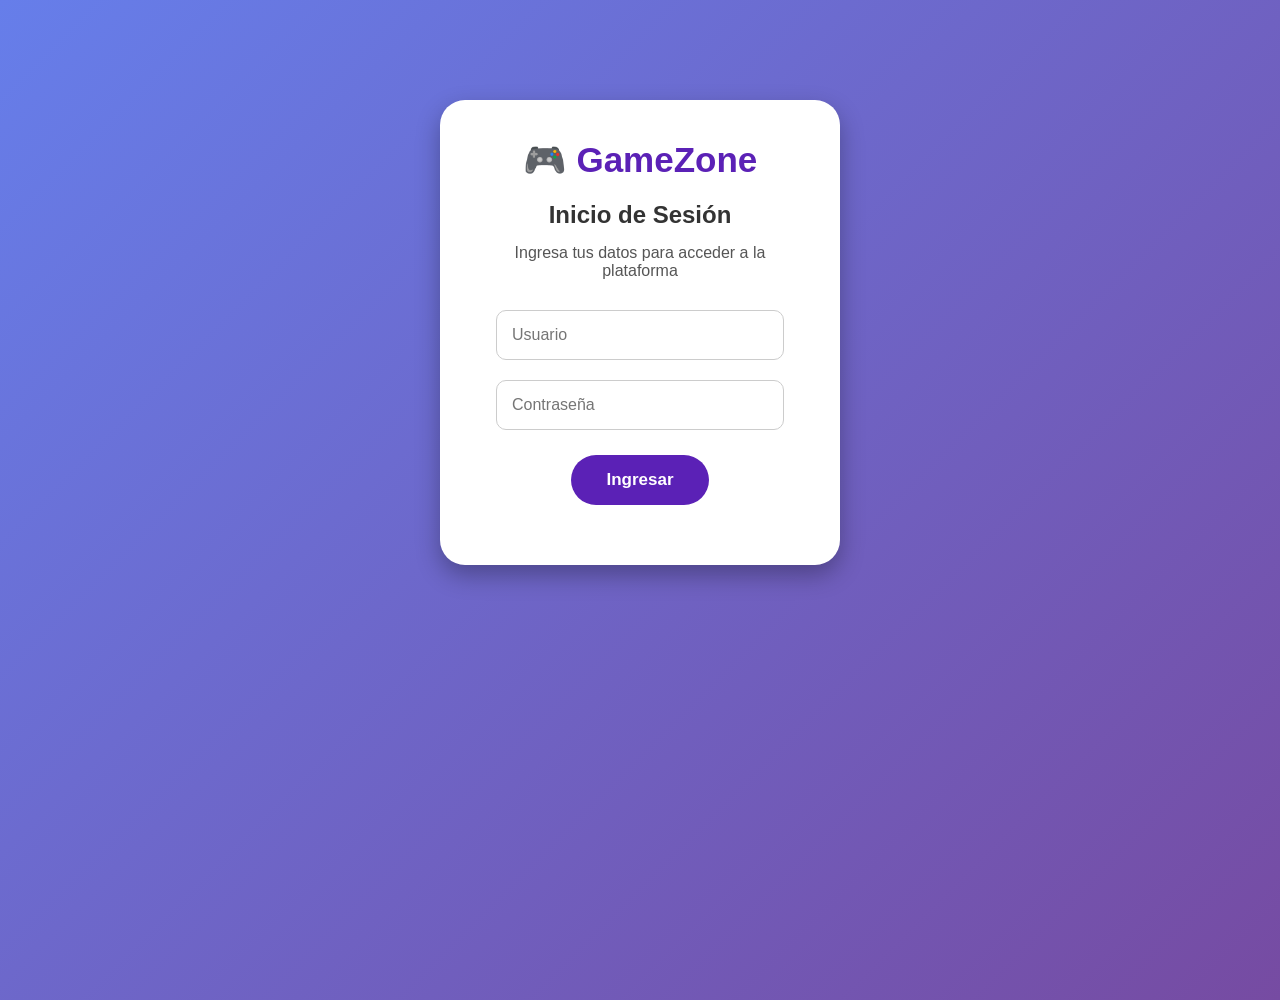
==== index.html @ 146c24ee "Add files via upload" ====
<!DOCTYPE html>
<html lang="es">

<head>

<meta charset="UTF-8">
<meta name="viewport" content="width=device-width, initial-scale=1.0">

<title>GameZone  - Inicio</title>

<link rel="stylesheet" href="style.css">

</head>


<body>


<div class="login">


<h1>🎮 GameZone </h1>


<h2>Inicio de Sesión</h2>


<p>
Ingresa tus datos para acceder a la plataforma
</p>



<input 
type="text" 
id="usuario"
placeholder="Usuario">



<input 
type="password" 
id="password"
placeholder="Contraseña">



<button onclick="iniciarSesion()">

Ingresar

</button>



<p id="error"></p>



</div>



<script src="script.js"></script>


</body>

</html>
---- style.css ----
*{

margin:0;
padding:0;
box-sizing:border-box;
font-family:Arial, sans-serif;

}



body{

background:linear-gradient(135deg,#667eea,#764ba2);

min-height:100vh;

}





/* LOGIN */


.login{

background:white;

width:400px;

max-width:90%;

padding:40px;

border-radius:25px;

text-align:center;

margin:100px auto;

box-shadow:0 10px 25px rgba(0,0,0,.3);

}



.login h1{

color:#5b21b6;

font-size:35px;

margin-bottom:20px;

}



.login h2{

margin-bottom:15px;

color:#333;

}



.login p{

color:#555;

margin-bottom:20px;

}




.login input{

width:90%;

padding:15px;

margin:10px;

border-radius:10px;

border:1px solid #ccc;

font-size:16px;

}




button{

padding:15px 35px;

border:none;

border-radius:30px;

background:#5b21b6;

color:white;

font-size:17px;

font-weight:bold;

cursor:pointer;

margin-top:15px;

}



button:hover{

background:#7c3aed;

transform:scale(1.05);

}




#error{

color:red;

font-weight:bold;

margin-top:15px;

}






/* MENU GENERAL */


header{

padding:25px 60px;

}



nav{

display:flex;

justify-content:space-between;

align-items:center;

}



nav h2{

color:white;

font-size:28px;

}



nav ul{

display:flex;

gap:30px;

list-style:none;

}



nav ul li a{

color:white;

text-decoration:none;

font-weight:bold;

}



nav ul li a:hover{

color:#ffd700;

}





/* DASHBOARD */


.dashboard{

padding:40px;

text-align:center;

}



.dashboard h1{

color:white;

font-size:45px;

}



.dashboard p{

color:white;

font-size:20px;

}




.juegos{

display:grid;

grid-template-columns:repeat(3,1fr);

gap:30px;

margin-top:40px;

}



.juego{

background:white;

color:#333;

padding:30px;

border-radius:25px;

box-shadow:0 10px 20px rgba(0,0,0,.2);

}



.juego h2{

font-size:60px;

}



.juego h3{

color:#5b21b6;

margin:15px;

font-size:25px;

}





/* PAGINAS DE JUEGOS */


.juego-pagina{

background:white;

color:#333;

width:700px;

max-width:90%;

margin:40px auto;

padding:40px;

border-radius:25px;

text-align:center;

box-shadow:0 10px 25px rgba(0,0,0,.3);

}



.juego-pagina h1{

color:#5b21b6;

margin-bottom:20px;

}





/* TRES EN RAYA */


#tablero-raya{

display:grid;

grid-template-columns:repeat(3,120px);

gap:10px;

justify-content:center;

margin:30px;

}



.casilla{

height:120px;

width:120px;

background:white;

border:4px solid #5b21b6;

font-size:70px;

color:#5b21b6;

display:flex;

justify-content:center;

align-items:center;

cursor:pointer;

border-radius:15px;

}




/* MEMORIA */


#memoria{

display:grid;

grid-template-columns:repeat(4,90px);

gap:15px;

justify-content:center;

margin:30px;

}



.memoria-carta{

height:90px;

width:90px;

background:#5b21b6;

color:white;

font-size:40px;

display:flex;

justify-content:center;

align-items:center;

border-radius:15px;

cursor:pointer;

}





footer{

background:#111;

color:white;

text-align:center;

padding:20px;

margin-top:40px;

}




@media(max-width:900px){


.juegos{

grid-template-columns:1fr;

}



nav{

flex-direction:column;

gap:20px;

}


}
/* CARTAS DE MEMORIA */

#memoria{

display:grid;

grid-template-columns:repeat(4,90px);

gap:15px;

justify-content:center;

margin:30px;

}



.memoria-carta{

width:90px;

height:90px;

background:#5b21b6;

color:white;

font-size:35px;

display:flex;

align-items:center;

justify-content:center;

border-radius:15px;

cursor:pointer;

}



.memoria-carta:hover{

transform:scale(1.05);

}
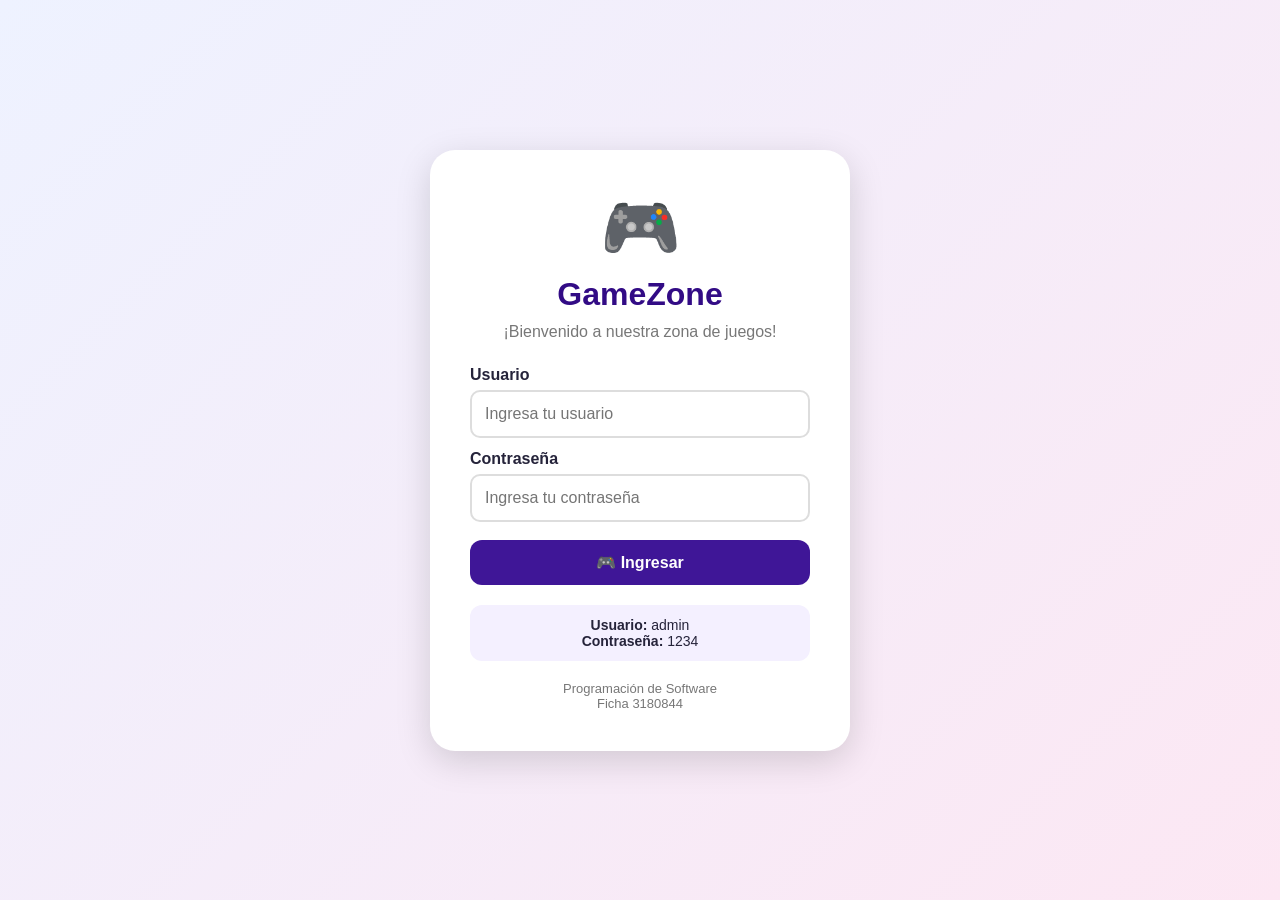
==== commit fbc1bde8: "Add files via upload" ====
--- a/index.html
+++ b/index.html
@@ -1,69 +1,99 @@
 <!DOCTYPE html>
 <html lang="es">
-
 <head>
-
-<meta charset="UTF-8">
-<meta name="viewport" content="width=device-width, initial-scale=1.0">
-
-<title>GameZone  - Inicio</title>
-
-<link rel="stylesheet" href="style.css">
-
+    <meta charset="UTF-8">
+    <meta name="viewport" content="width=device-width, initial-scale=1.0">
+    <title>GameZone - Login</title>
+    <link rel="stylesheet" href="style.css">
 </head>
 
+<body class="login-body">
 
-<body>
+    <div class="login-container">
 
+        <div class="login-icon">🎮</div>
 
-<div class="login">
+        <h1>GameZone</h1>
 
+        <p class="login-subtitle">
+            ¡Bienvenido a nuestra zona de juegos!
+        </p>
 
-<h1>🎮 GameZone </h1>
+        <form id="loginForm">
 
+            <label for="usuario">Usuario</label>
 
-<h2>Inicio de Sesión</h2>
+            <input 
+                type="text" 
+                id="usuario" 
+                placeholder="Ingresa tu usuario"
+                required
+            >
 
+            <label for="password">Contraseña</label>
 
-<p>
-Ingresa tus datos para acceder a la plataforma
-</p>
+            <input 
+                type="password" 
+                id="password" 
+                placeholder="Ingresa tu contraseña"
+                required
+            >
 
+            <button type="submit" class="btn-principal">
+                🎮 Ingresar
+            </button>
 
+            <p id="mensajeError" class="error"></p>
 
-<input 
-type="text" 
-id="usuario"
-placeholder="Usuario">
+        </form>
 
+        <div class="datos-login">
+            <p><strong>Usuario:</strong> admin</p>
+            <p><strong>Contraseña:</strong> 1234</p>
+        </div>
 
+        <p class="sena-text">
+            Programación de Software<br>
+            Ficha 3180844
+        </p>
 
-<input 
-type="password" 
-id="password"
-placeholder="Contraseña">
+    </div>
 
+    <script>
+        document.getElementById("loginForm").addEventListener("submit", function(event) {
 
+            event.preventDefault();
 
-<button onclick="iniciarSesion()">
+            let usuario = document.getElementById("usuario").value.trim();
+            let password = document.getElementById("password").value;
+            let mensaje = document.getElementById("mensajeError");
 
-Ingresar
+            if (usuario === "admin" && password === "1234") {
 
-</button>
+                // Obtener el número actual de personas
+                let visitas = localStorage.getItem("visitas");
 
+                if (visitas === null) {
+                    visitas = 0;
+                }
 
+                // Aumentar una persona
+                visitas++;
 
-<p id="error"></p>
+                // Guardar el nuevo número
+                localStorage.setItem("visitas", visitas);
 
+                // Entrar al dashboard
+                window.location.href = "dashboard.html";
 
+            } else {
 
-</div>
+                mensaje.textContent = "❌ Usuario o contraseña incorrectos.";
 
+            }
 
-
-<script src="script.js"></script>
-
+        });
+    </script>
 
 </body>
-
 </html>
--- a/style.css
+++ b/style.css
@@ -1,524 +1,1478 @@
-*{
-
-margin:0;
-padding:0;
-box-sizing:border-box;
-font-family:Arial, sans-serif;
-
-}
-
-
-
-body{
-
-background:linear-gradient(135deg,#667eea,#764ba2);
-
-min-height:100vh;
-
-}
-
-
-
-
-
-/* LOGIN */
-
-
-.login{
-
-background:white;
-
-width:400px;
-
-max-width:90%;
-
-padding:40px;
-
-border-radius:25px;
-
-text-align:center;
-
-margin:100px auto;
-
-box-shadow:0 10px 25px rgba(0,0,0,.3);
-
-}
-
-
-
-.login h1{
-
-color:#5b21b6;
-
-font-size:35px;
-
-margin-bottom:20px;
-
-}
-
-
-
-.login h2{
-
-margin-bottom:15px;
-
-color:#333;
-
-}
-
-
-
-.login p{
-
-color:#555;
-
-margin-bottom:20px;
-
-}
-
-
-
-
-.login input{
-
-width:90%;
-
-padding:15px;
-
-margin:10px;
-
-border-radius:10px;
-
-border:1px solid #ccc;
-
-font-size:16px;
-
-}
-
-
-
-
-button{
-
-padding:15px 35px;
-
-border:none;
-
-border-radius:30px;
-
-background:#5b21b6;
-
-color:white;
-
-font-size:17px;
-
-font-weight:bold;
-
-cursor:pointer;
-
-margin-top:15px;
-
-}
-
-
-
-button:hover{
-
-background:#7c3aed;
-
-transform:scale(1.05);
-
-}
-
-
-
-
-#error{
-
-color:red;
-
-font-weight:bold;
-
-margin-top:15px;
-
-}
-
-
-
-
-
-
-/* MENU GENERAL */
-
-
-header{
-
-padding:25px 60px;
-
-}
-
-
-
-nav{
-
-display:flex;
-
-justify-content:space-between;
-
-align-items:center;
-
-}
-
-
-
-nav h2{
-
-color:white;
-
-font-size:28px;
-
-}
-
-
-
-nav ul{
-
-display:flex;
-
-gap:30px;
-
-list-style:none;
-
-}
-
-
-
-nav ul li a{
-
-color:white;
-
-text-decoration:none;
-
-font-weight:bold;
-
-}
-
-
-
-nav ul li a:hover{
-
-color:#ffd700;
-
-}
-
-
-
-
-
-/* DASHBOARD */
-
-
-.dashboard{
-
-padding:40px;
-
-text-align:center;
-
-}
-
-
-
-.dashboard h1{
-
-color:white;
-
-font-size:45px;
-
-}
-
-
-
-.dashboard p{
-
-color:white;
-
-font-size:20px;
-
-}
-
-
-
-
-.juegos{
-
-display:grid;
-
-grid-template-columns:repeat(3,1fr);
-
-gap:30px;
-
-margin-top:40px;
-
-}
-
-
-
-.juego{
-
-background:white;
-
-color:#333;
-
-padding:30px;
-
-border-radius:25px;
-
-box-shadow:0 10px 20px rgba(0,0,0,.2);
-
-}
-
-
-
-.juego h2{
-
-font-size:60px;
-
-}
-
-
-
-.juego h3{
-
-color:#5b21b6;
-
-margin:15px;
-
-font-size:25px;
-
-}
-
-
-
-
-
-/* PAGINAS DE JUEGOS */
-
-
-.juego-pagina{
-
-background:white;
-
-color:#333;
-
-width:700px;
-
-max-width:90%;
-
-margin:40px auto;
-
-padding:40px;
-
-border-radius:25px;
-
-text-align:center;
-
-box-shadow:0 10px 25px rgba(0,0,0,.3);
-
-}
-
-
-
-.juego-pagina h1{
-
-color:#5b21b6;
-
-margin-bottom:20px;
-
-}
-
-
-
-
-
-/* TRES EN RAYA */
-
-
-#tablero-raya{
-
-display:grid;
-
-grid-template-columns:repeat(3,120px);
-
-gap:10px;
-
-justify-content:center;
-
-margin:30px;
-
-}
-
-
-
-.casilla{
-
-height:120px;
-
-width:120px;
-
-background:white;
-
-border:4px solid #5b21b6;
-
-font-size:70px;
-
-color:#5b21b6;
-
-display:flex;
-
-justify-content:center;
-
-align-items:center;
-
-cursor:pointer;
-
-border-radius:15px;
-
-}
-
-
-
-
-/* MEMORIA */
-
-
-#memoria{
-
-display:grid;
-
-grid-template-columns:repeat(4,90px);
-
-gap:15px;
-
-justify-content:center;
-
-margin:30px;
-
-}
-
-
-
-.memoria-carta{
-
-height:90px;
-
-width:90px;
-
-background:#5b21b6;
-
-color:white;
-
-font-size:40px;
-
-display:flex;
-
-justify-content:center;
-
-align-items:center;
-
-border-radius:15px;
-
-cursor:pointer;
-
-}
-
-
-
-
-
-footer{
-
-background:#111;
-
-color:white;
-
-text-align:center;
-
-padding:20px;
-
-margin-top:40px;
-
-}
-
-
-
-
-@media(max-width:900px){
-
-
-.juegos{
-
-grid-template-columns:1fr;
-
-}
-
-
-
-nav{
-
-flex-direction:column;
-
-gap:20px;
-
-}
-
-
-}
-/* CARTAS DE MEMORIA */
-
-#memoria{
-
-display:grid;
-
-grid-template-columns:repeat(4,90px);
-
-gap:15px;
-
-justify-content:center;
-
-margin:30px;
-
-}
-
-
-
-.memoria-carta{
-
-width:90px;
-
-height:90px;
-
-background:#5b21b6;
-
-color:white;
-
-font-size:35px;
-
-display:flex;
-
-align-items:center;
-
-justify-content:center;
-
-border-radius:15px;
-
-cursor:pointer;
-
-}
-
-
-
-.memoria-carta:hover{
-
-transform:scale(1.05);
+* {
+    box-sizing: border-box;
+    margin: 0;
+    padding: 0;
+}
+
+body {
+    font-family: Arial, sans-serif;
+    background: linear-gradient(135deg, #eef2ff, #fce7f3);
+    color: #25233a;
+    min-height: 100vh;
+}
+
+
+/* =========================
+   HEADER
+========================= */
+
+.header {
+    background: #290379;
+    color: white;
+    padding: 18px 40px;
+    display: flex;
+    justify-content: space-between;
+    align-items: center;
+    box-shadow: 0 4px 15px rgba(0,0,0,0.15);
+}
+
+.logo {
+    font-size: 24px;
+    font-weight: bold;
+}
+
+.header nav {
+    display: flex;
+    gap: 10px;
+}
+
+.header nav a {
+    color: white;
+    text-decoration: none;
+    padding: 10px 18px;
+    border-radius: 10px;
+    transition: 0.3s;
+}
+
+.header nav a:hover {
+    background: rgba(255,255,255,0.2);
+}
+
+
+/* =========================
+   LOGIN
+========================= */
+
+.login-body {
+    display: flex;
+    justify-content: center;
+    align-items: center;
+    padding: 30px;
+}
+
+.login-container {
+    width: 420px;
+    max-width: 100%;
+    background: white;
+    padding: 40px;
+    border-radius: 25px;
+    text-align: center;
+    box-shadow: 0 10px 35px rgba(0,0,0,0.15);
+}
+
+.login-icon {
+    font-size: 65px;
+    margin-bottom: 10px;
+}
+
+.login-container h1 {
+    color: #320b85;
+    margin-bottom: 10px;
+}
+
+.login-subtitle {
+    color: #777;
+    margin-bottom: 25px;
+}
+
+.login-container form {
+    text-align: left;
+}
+
+.login-container label {
+    display: block;
+    margin: 12px 0 6px;
+    font-weight: bold;
+}
+
+.login-container input {
+    width: 100%;
+    padding: 13px;
+    border: 2px solid #ddd;
+    border-radius: 10px;
+    font-size: 16px;
+    outline: none;
+}
+
+.login-container input:focus {
+    border-color: #360c92;
+}
+
+.btn-principal {
+    display: inline-block;
+    background: #3f1697;
+    color: white;
+    border: none;
+    padding: 13px 25px;
+    border-radius: 12px;
+    cursor: pointer;
+    font-size: 16px;
+    font-weight: bold;
+    text-decoration: none;
+    margin-top: 18px;
+    transition: 0.3s;
+}
+
+.btn-principal:hover {
+    transform: translateY(-2px);
+    background: #340c89;
+}
+
+.login-container .btn-principal {
+    width: 100%;
+}
+
+.datos-login {
+    background: #f4f0ff;
+    padding: 12px;
+    border-radius: 12px;
+    margin-top: 20px;
+    font-size: 14px;
+}
+
+.sena-text {
+    margin-top: 20px;
+    color: #777;
+    font-size: 13px;
+}
+
+.error {
+    color: #e53935;
+    text-align: center;
+    margin-top: 12px;
+}
+
+
+/* =========================
+   DASHBOARD
+========================= */
+
+.dashboard {
+    max-width: 1200px;
+    margin: auto;
+    padding: 50px 25px;
+    text-align: center;
+}
+
+.dashboard h1 {
+    color: #3d178f;
+    font-size: 38px;
+    margin-bottom: 10px;
+}
+
+.descripcion {
+    color: #666;
+    margin-bottom: 35px;
+    font-size: 18px;
+}
+
+.games-container {
+    display: grid;
+    grid-template-columns: repeat(3, 1fr);
+    gap: 25px;
+}
+
+.game-card {
+    background: white;
+    padding: 30px 20px;
+    border-radius: 22px;
+    box-shadow: 0 8px 25px rgba(0,0,0,0.1);
+    transition: 0.3s;
+}
+
+.game-card:hover {
+    transform: translateY(-8px);
+}
+
+.game-emoji {
+    font-size: 55px;
+    margin-bottom: 15px;
+}
+
+.game-card h2 {
+    color: #2c0680;
+    margin-bottom: 12px;
+}
+
+.game-card p {
+    color: #666;
+    min-height: 45px;
+    margin-bottom: 20px;
+}
+
+.btn-jugar {
+    display: inline-block;
+    text-decoration: none;
+    background: #27076c;
+    color: white;
+    padding: 11px 28px;
+    border-radius: 10px;
+    font-weight: bold;
+}
+
+.btn-jugar:hover {
+    background: #3c109a;
+}
+
+
+/* =========================
+   PÁGINAS DE JUEGO
+========================= */
+
+.game-page {
+    max-width: 900px;
+    margin: auto;
+    padding: 45px 20px;
+    text-align: center;
+}
+
+.game-page h1 {
+    color: #450bc4;
+    margin-bottom: 15px;
+    font-size: 36px;
+}
+
+.btn-secundario {
+    display: inline-block;
+    text-decoration: none;
+    color: #330b89;
+    background: white;
+    border: 2px solid #341180;
+    padding: 10px 20px;
+    border-radius: 10px;
+    font-weight: bold;
+}
+
+
+/* =========================
+   AHORCADO
+========================= */
+
+.category {
+    background: #fff;
+    display: inline-block;
+    padding: 12px 25px;
+    border-radius: 15px;
+    margin: 15px;
+}
+
+.ahorcado-personaje {
+    min-height: 180px;
+    margin: 20px auto;
+    background: white;
+    border-radius: 20px;
+    max-width: 300px;
+    padding: 20px;
+    font-size: 35px;
+    box-shadow: 0 5px 20px rgba(0,0,0,0.1);
+}
+
+.ahorcado-personaje div {
+    display: none;
+    margin: 2px;
+}
+
+#palabra {
+    letter-spacing: 10px;
+    font-size: 30px;
+    margin: 25px;
+}
+
+.letras {
+    display: flex;
+    flex-wrap: wrap;
+    justify-content: center;
+    gap: 7px;
+    max-width: 700px;
+    margin: auto;
+}
+
+.letras button {
+    width: 42px;
+    height: 42px;
+    border: none;
+    border-radius: 8px;
+    background: #4419a0;
+    color: white;
+    font-weight: bold;
+    cursor: pointer;
+}
+
+.letras button:disabled {
+    background: #bbb;
+    cursor: not-allowed;
+}
+
+
+/* =========================
+   PIEDRA PAPEL TIJERA
+========================= */
+
+.opciones-ppt {
+    display: flex;
+    justify-content: center;
+    gap: 20px;
+    margin: 35px 0;
+}
+
+.opciones-ppt button {
+    width: 150px;
+    height: 130px;
+    background: white;
+    border: 3px solid #34049b;
+    border-radius: 20px;
+    cursor: pointer;
+    font-size: 22px;
+    transition: 0.3s;
+}
+
+.opciones-ppt button:hover {
+    transform: scale(1.05);
+    background: #f4f0ff;
+}
+
+.resultado {
+    background: white;
+    padding: 25px;
+    border-radius: 20px;
+    margin: 20px auto;
+    max-width: 500px;
+}
+
+
+/* =========================
+   TRES EN RAYA
+========================= */
+
+.tablero {
+    width: 330px;
+    height: 330px;
+    margin: 30px auto;
+    display: grid;
+    grid-template-columns: repeat(3, 1fr);
+    gap: 8px;
+}
+
+.tablero button {
+    background: white;
+    border: 3px solid #3d07b2;
+    border-radius: 15px;
+    font-size: 60px;
+    cursor: pointer;
+}
+
+.tablero button:hover {
+    background: #f4f0ff;
+}
+
+
+/* =========================
+   TRIVIA
+========================= */
+
+.trivia-box {
+    background: white;
+    padding: 30px;
+    border-radius: 22px;
+    max-width: 700px;
+    margin: 25px auto;
+    box-shadow: 0 8px 20px rgba(0,0,0,0.1);
+}
+
+#respuestas {
+    display: grid;
+    gap: 12px;
+    margin-top: 25px;
+}
+
+#respuestas button {
+    padding: 15px;
+    background: #f4f0ff;
+    border: 2px solid #4213a7;
+    border-radius: 12px;
+    cursor: pointer;
+    font-size: 16px;
+}
+
+#respuestas button:hover {
+    background: #451aa4;
+    color: white;
+}
+
+#respuestas button:disabled {
+    cursor: not-allowed;
+}
+
+
+/* =========================
+   MEMORIA
+========================= */
+
+.tablero-memoria {
+    width: 450px;
+    max-width: 100%;
+    margin: 30px auto;
+    display: grid;
+    grid-template-columns: repeat(4, 1fr);
+    gap: 12px;
+}
+
+.carta {
+    height: 100px;
+    border: none;
+    border-radius: 15px;
+    background: #32019a;
+    color: white;
+    font-size: 35px;
+    cursor: pointer;
+    box-shadow: 0 5px 12px rgba(0,0,0,0.15);
+}
+
+.carta.volteada {
+    background: white;
+    border: 3px solid #350895;
+}
+
+
+/* =========================
+   ACERCA DE
+========================= */
+
+.acerca {
+    max-width: 1000px;
+    margin: auto;
+    padding: 45px 20px;
+    text-align: center;
+}
+
+.acerca h1 {
+    color: #37099a;
+    margin-bottom: 15px;
+}
+
+
+/* CONTADOR */
+
+.contador-visitas {
+    background: linear-gradient(135deg, #6c4ab6, #a477d8);
+    color: white;
+    padding: 30px;
+    border-radius: 25px;
+    max-width: 500px;
+    margin: 35px auto;
+    box-shadow: 0 10px 25px rgba(0,0,0,0.2);
+}
+
+.contador-icono {
+    font-size: 50px;
+}
+
+.contador-visitas h2 {
+    margin: 10px 0;
+}
+
+#numeroVisitas {
+    font-size: 65px;
+    font-weight: bold;
+    margin: 10px;
+}
+
+
+/* INFORMACIÓN */
+
+.info-section {
+    background: white;
+    padding: 30px;
+    border-radius: 22px;
+    margin: 25px 0;
+    box-shadow: 0 6px 20px rgba(0,0,0,0.08);
+}
+
+.info-section h2 {
+    color: #4d05e8;
+    margin-bottom: 15px;
+}
+
+.integrantes {
+    display: grid;
+    grid-template-columns: repeat(2, 1fr);
+    gap: 15px;
+}
+
+.integrante {
+    background: #f7f4ff;
+    padding: 20px;
+    border-radius: 15px;
+}
+
+.integrante h3 {
+    color: #340892;
+    margin-bottom: 8px;
+}
+
+.habilidades {
+    display: flex;
+    justify-content: center;
+    flex-wrap: wrap;
+    gap: 10px;
+}
+
+.habilidades span {
+    background: #eee7ff;
+    color: #140788;
+    padding: 10px 15px;
+    border-radius: 20px;
+    font-weight: bold;
+}
+
+
+/* =========================
+   FOOTER
+========================= */
+
+footer {
+    text-align: center;
+    padding: 25px;
+    color: #777;
+}
+
+
+/* =========================
+   RESPONSIVE
+========================= */
+
+@media (max-width: 800px) {
+
+    .games-container {
+        grid-template-columns: repeat(2, 1fr);
+    }
+
+    .header {
+        flex-direction: column;
+        gap: 15px;
+    }
+
+}
+
+
+@media (max-width: 550px) {
+
+    .games-container {
+        grid-template-columns: 1fr;
+    }
+
+    .integrantes {
+        grid-template-columns: 1fr;
+    }
+
+    .opciones-ppt {
+        flex-direction: column;
+        align-items: center;
+    }
+
+    .tablero {
+        width: 280px;
+        height: 280px;
+    }
+
+    .tablero-memoria {
+        grid-template-columns: repeat(3, 1fr);
+    }
+
+}
+/* =========================================
+   ACERCA DE - DISEÑO MEJORADO
+========================================= */
+
+.acerca {
+    max-width: 1150px;
+    margin: auto;
+    padding: 45px 20px 60px;
+}
+
+
+/* HERO */
+
+.acerca-hero {
+    background: white;
+    padding: 45px 35px;
+    border-radius: 30px;
+    text-align: center;
+    box-shadow: 0 8px 25px rgba(0,0,0,0.08);
+    margin-bottom: 30px;
+}
+
+.acerca-icono {
+    font-size: 75px;
+    margin-bottom: 10px;
+}
+
+.acerca-hero h1 {
+    color: #6c4ab6;
+    font-size: 38px;
+    margin-bottom: 20px;
+}
+
+.acerca-hero p {
+    max-width: 850px;
+    margin: 12px auto;
+    line-height: 1.7;
+    color: #666;
+    font-size: 17px;
+}
+
+
+/* =========================================
+   CONTADOR
+========================================= */
+
+.contador-visitas {
+    background: linear-gradient(
+        135deg,
+        #6c4ab6,
+        #8e68ca,
+        #b18be4
+    );
+
+    color: white;
+
+    padding: 40px 25px;
+
+    border-radius: 30px;
+
+    max-width: 600px;
+
+    margin: 30px auto;
+
+    text-align: center;
+
+    box-shadow:
+        0 12px 30px rgba(108,74,182,0.3);
+
+    position: relative;
+
+    overflow: hidden;
+}
+
+.contador-visitas::before {
+    content: "✨";
+    position: absolute;
+    top: 15px;
+    left: 25px;
+    font-size: 25px;
+}
+
+.contador-visitas::after {
+    content: "✨";
+    position: absolute;
+    bottom: 15px;
+    right: 25px;
+    font-size: 25px;
+}
+
+.contador-icono {
+    font-size: 55px;
+    margin-bottom: 10px;
+}
+
+.contador-visitas h2 {
+    font-size: 25px;
+    margin-bottom: 10px;
+}
+
+.contador-descripcion {
+    font-size: 15px;
+    opacity: 0.9;
+    margin-bottom: 15px;
+}
+
+#numeroVisitas {
+    font-size: 75px;
+    font-weight: bold;
+    line-height: 1;
+    margin: 20px 0;
+}
+
+.contador-final {
+    font-size: 16px;
+    margin-bottom: 20px;
+}
+
+
+/* BOTÓN REINICIAR */
+
+.btn-reiniciar {
+    background: white;
+    color: #6c4ab6;
+
+    border: none;
+
+    padding: 11px 20px;
+
+    border-radius: 12px;
+
+    font-weight: bold;
+
+    cursor: pointer;
+
+    transition: 0.3s;
+}
+
+.btn-reiniciar:hover {
+    transform: scale(1.05);
+    background: #f3efff;
+}
+
+
+/* =========================================
+   SECCIONES
+========================================= */
+
+.info-section {
+    background: white;
+
+    padding: 35px;
+
+    border-radius: 25px;
+
+    margin: 25px 0;
+
+    box-shadow:
+        0 6px 20px rgba(0,0,0,0.08);
+}
+
+.info-section h2 {
+    text-align: center;
+
+    color: #6c4ab6;
+
+    font-size: 27px;
+
+    margin-bottom: 20px;
+}
+
+.info-section > p {
+    color: #666;
+
+    line-height: 1.7;
+
+    margin: 10px 0;
+}
+
+.texto-centro {
+    text-align: center;
+}
+
+
+/* =========================================
+   OBJETIVOS
+========================================= */
+
+.objetivos-grid {
+
+    display: grid;
+
+    grid-template-columns:
+        repeat(4, 1fr);
+
+    gap: 15px;
+
+    margin-top: 25px;
+}
+
+.objetivo-card {
+
+    background: #f7f3ff;
+
+    padding: 25px 15px;
+
+    border-radius: 18px;
+
+    text-align: center;
+
+    transition: 0.3s;
+}
+
+.objetivo-card:hover {
+    transform: translateY(-5px);
+}
+
+.objetivo-card span {
+    font-size: 40px;
+}
+
+.objetivo-card h3 {
+    color: #6c4ab6;
+
+    margin: 10px 0;
+}
+
+.objetivo-card p {
+    color: #666;
+
+    font-size: 14px;
+
+    line-height: 1.5;
+}
+
+
+/* =========================================
+   JUEGOS
+========================================= */
+
+.juegos-info {
+
+    display: grid;
+
+    grid-template-columns:
+        repeat(3, 1fr);
+
+    gap: 18px;
+
+    margin-top: 25px;
+}
+
+.juego-info-card {
+
+    background: #faf9ff;
+
+    border: 2px solid #eee8ff;
+
+    padding: 25px 18px;
+
+    border-radius: 18px;
+
+    text-align: center;
+
+    transition: 0.3s;
+}
+
+.juego-info-card:hover {
+
+    transform: translateY(-5px);
+
+    border-color: #b39add;
+}
+
+.juego-info-card span {
+
+    font-size: 45px;
+
+    display: block;
+
+    margin-bottom: 10px;
+}
+
+.juego-info-card h3 {
+
+    color: #6c4ab6;
+
+    margin-bottom: 10px;
+}
+
+.juego-info-card p {
+
+    color: #666;
+
+    font-size: 14px;
+
+    line-height: 1.5;
+}
+
+
+/* =========================================
+   TECNOLOGÍAS
+========================================= */
+
+.tecnologias {
+
+    display: grid;
+
+    grid-template-columns:
+        repeat(4, 1fr);
+
+    gap: 18px;
+
+    margin-top: 25px;
+}
+
+.tecnologias > div {
+
+    background: #f7f3ff;
+
+    padding: 25px 15px;
+
+    border-radius: 18px;
+
+    text-align: center;
+}
+
+.tecnologias span {
+
+    display: block;
+
+    font-size: 40px;
+
+    margin-bottom: 10px;
+}
+
+.tecnologias strong {
+
+    display: block;
+
+    color: #6c4ab6;
+
+    font-size: 18px;
+
+    margin-bottom: 10px;
+}
+
+.tecnologias p {
+
+    color: #666;
+
+    font-size: 14px;
+
+    line-height: 1.5;
+}
+
+
+/* =========================================
+   INTEGRANTES
+========================================= */
+
+.integrantes {
+
+    display: grid;
+
+    grid-template-columns:
+        repeat(3, 1fr);
+
+    gap: 18px;
+
+    margin-top: 25px;
+}
+
+.integrante {
+
+    background: #faf9ff;
+
+    border: 2px solid #eee8ff;
+
+    padding: 25px 18px;
+
+    border-radius: 20px;
+
+    text-align: center;
+
+    transition: 0.3s;
+}
+
+.integrante:hover {
+
+    transform: translateY(-5px);
+
+    box-shadow:
+        0 8px 20px rgba(108,74,182,0.12);
+}
+
+.integrante-icono {
+
+    font-size: 45px;
+
+    margin-bottom: 10px;
+}
+
+.integrante h3 {
+
+    color: #6c4ab6;
+
+    margin-bottom: 10px;
+}
+
+.integrante p {
+
+    color: #666;
+
+    font-size: 14px;
+
+    line-height: 1.5;
+}
+
+
+/* =========================================
+   HABILIDADES
+========================================= */
+
+.habilidades {
+
+    display: flex;
+
+    justify-content: center;
+
+    flex-wrap: wrap;
+
+    gap: 12px;
+
+    margin-top: 20px;
+}
+
+.habilidades span {
+
+    background: #eee7ff;
+
+    color: #6c4ab6;
+
+    padding: 11px 18px;
+
+    border-radius: 25px;
+
+    font-weight: bold;
+
+    border: 1px solid #ddd0ff;
+}
+
+
+/* =========================================
+   DATOS DEL PROYECTO
+========================================= */
+
+.datos-proyecto {
+
+    display: grid;
+
+    grid-template-columns:
+        repeat(4, 1fr);
+
+    gap: 15px;
+
+    margin: 30px 0;
+}
+
+.datos-proyecto div {
+
+    background: #6c4ab6;
+
+    color: white;
+
+    padding: 22px 15px;
+
+    border-radius: 18px;
+
+    text-align: center;
+}
+
+.datos-proyecto strong {
+
+    display: block;
+
+    font-size: 17px;
+
+    margin-bottom: 8px;
+}
+
+.datos-proyecto span {
+
+    font-size: 14px;
+
+    opacity: 0.9;
+}
+
+
+/* =========================================
+   RESPONSIVE
+========================================= */
+
+@media (max-width: 900px) {
+
+    .objetivos-grid {
+        grid-template-columns:
+            repeat(2, 1fr);
+    }
+
+    .juegos-info {
+        grid-template-columns:
+            repeat(2, 1fr);
+    }
+
+    .tecnologias {
+        grid-template-columns:
+            repeat(2, 1fr);
+    }
+
+    .integrantes {
+        grid-template-columns:
+            repeat(2, 1fr);
+    }
+
+    .datos-proyecto {
+        grid-template-columns:
+            repeat(2, 1fr);
+    }
+
+}
+
+
+@media (max-width: 600px) {
+
+    .acerca-hero {
+        padding: 30px 20px;
+    }
+
+    .acerca-hero h1 {
+        font-size: 29px;
+    }
+
+    .info-section {
+        padding: 25px 18px;
+    }
+
+    .objetivos-grid,
+    .juegos-info,
+    .tecnologias,
+    .integrantes,
+    .datos-proyecto {
+        grid-template-columns: 1fr;
+    }
+
+    #numeroVisitas {
+        font-size: 60px;
+    }
+
+}
+/* =========================================
+   TRIVIA PARA NIÑOS
+========================================= */
+
+.trivia-page,
+.ahorcado-page {
+    max-width: 1000px;
+}
+
+.titulo-juego {
+    display: flex;
+    justify-content: center;
+    align-items: center;
+    gap: 15px;
+}
+
+.titulo-juego span {
+    font-size: 40px;
+}
+
+.titulo-juego h1 {
+    color: #6c4ab6;
+}
+
+.subtitulo-trivia,
+.subtitulo-ahorcado {
+    color: #777;
+    font-size: 17px;
+    margin: 10px 0 25px;
+}
+
+.progreso {
+    display: inline-block;
+    background: white;
+    padding: 10px 20px;
+    border-radius: 20px;
+    color: #6c4ab6;
+    font-weight: bold;
+    margin-bottom: 15px;
+}
+
+.trivia-box {
+    background: white;
+    padding: 35px;
+    border-radius: 30px;
+    max-width: 750px;
+    margin: auto;
+    box-shadow: 0 10px 25px rgba(0,0,0,0.1);
+}
+
+.personaje-trivia {
+    font-size: 65px;
+    margin-bottom: 10px;
+}
+
+.trivia-box h2 {
+    color: #444;
+    line-height: 1.5;
+    margin-bottom: 25px;
+}
+
+#respuestas {
+    display: grid;
+    grid-template-columns: repeat(2, 1fr);
+    gap: 15px;
+}
+
+#respuestas button {
+    padding: 16px;
+    border: 3px solid #e5daf8;
+    border-radius: 15px;
+    background: #f8f5ff;
+    color: #4c3a67;
+    font-size: 16px;
+    font-weight: bold;
+    cursor: pointer;
+    transition: 0.25s;
+}
+
+#respuestas button:hover {
+    transform: scale(1.03);
+    background: #eee7ff;
+}
+
+#respuestas button:disabled {
+    cursor: not-allowed;
+}
+
+#respuestas .respuesta-correcta {
+    background: #dff7e7;
+    border-color: #67c587;
+}
+
+#resultadoTrivia {
+    margin-top: 20px;
+    font-size: 18px;
+    font-weight: bold;
+}
+
+.puntaje-trivia {
+    display: inline-block;
+    background: white;
+    padding: 12px 25px;
+    border-radius: 20px;
+    margin: 20px;
+    color: #6c4ab6;
+    font-size: 18px;
+}
+
+
+/* =========================================
+   AHORCADO BONITO
+========================================= */
+
+.ayuda-ahorcado {
+    display: grid;
+    grid-template-columns: 1fr 1fr;
+    gap: 18px;
+    max-width: 700px;
+    margin: 25px auto;
+}
+
+.ayuda-ahorcado > div {
+    background: white;
+    padding: 20px;
+    border-radius: 20px;
+    box-shadow: 0 6px 15px rgba(0,0,0,0.08);
+}
+
+.ayuda-ahorcado strong {
+    display: block;
+    color: #6c4ab6;
+    margin: 7px 0;
+}
+
+.ayuda-ahorcado span {
+    display: block;
+    color: #666;
+    line-height: 1.5;
+}
+
+
+/* PERSONAJE */
+
+.personaje-ahorcado {
+    position: relative;
+    width: 330px;
+    height: 310px;
+    margin: 20px auto;
+    background: linear-gradient(
+        #dff4ff,
+        #f8fbff
+    );
+    border-radius: 35px;
+    overflow: hidden;
+    box-shadow: 0 8px 20px rgba(0,0,0,0.1);
+}
+
+.nube {
+    position: absolute;
+    top: 20px;
+    left: 20px;
+    font-size: 28px;
+}
+
+.parte-personaje {
+    position: absolute;
+    display: none;
+    z-index: 2;
+}
+
+.cabeza {
+    top: 55px;
+    left: 137px;
+    font-size: 55px;
+}
+
+.cuerpo {
+    top: 120px;
+    left: 135px;
+    font-size: 55px;
+}
+
+.brazo-izq {
+    top: 130px;
+    left: 88px;
+    font-size: 35px;
+}
+
+.brazo-der {
+    top: 130px;
+    right: 82px;
+    font-size: 35px;
+}
+
+.pierna-izq {
+    top: 190px;
+    left: 105px;
+    font-size: 38px;
+}
+
+.pierna-der {
+    top: 190px;
+    right: 100px;
+    font-size: 38px;
+}
+
+.suelo {
+    position: absolute;
+    bottom: 20px;
+    width: 100%;
+    text-align: center;
+    font-size: 30px;
+}
+
+
+/* ERRORES */
+
+.errores-ahorcado {
+    background: white;
+    display: inline-block;
+    padding: 12px 25px;
+    border-radius: 20px;
+    color: #6c4ab6;
+    font-size: 18px;
+    margin: 10px;
+}
+
+
+/* PALABRA */
+
+.palabra-ahorcado {
+    background: white;
+    padding: 20px 30px;
+    border-radius: 20px;
+    display: inline-block;
+    min-width: 300px;
+    margin: 15px;
+    font-size: 32px;
+    font-weight: bold;
+    letter-spacing: 8px;
+    color: #6c4ab6;
+    box-shadow: 0 5px 15px rgba(0,0,0,0.08);
+}
+
+
+/* LETRAS */
+
+.elige-letra {
+    font-weight: bold;
+    color: #555;
+    margin: 15px;
+}
+
+.letras-bonitas {
+    max-width: 700px;
+    margin: auto;
+    display: flex;
+    justify-content: center;
+    flex-wrap: wrap;
+    gap: 8px;
+}
+
+.letras-bonitas button {
+    width: 43px;
+    height: 43px;
+    border: none;
+    border-radius: 12px;
+    background: #8b68c7;
+    color: white;
+    font-weight: bold;
+    font-size: 16px;
+    cursor: pointer;
+    transition: 0.2s;
+}
+
+.letras-bonitas button:hover {
+    transform: scale(1.08);
+}
+
+.letras-bonitas button:disabled {
+    cursor: not-allowed;
+    opacity: 0.7;
+}
+
+.letras-bonitas .letra-correcta {
+    background: #62b87b;
+}
+
+.letras-bonitas .letra-incorrecta {
+    background: #d98b9b;
+}
+
+.mensaje-ahorcado {
+    min-height: 30px;
+    margin: 20px;
+    font-size: 20px;
+    font-weight: bold;
+}
+
+
+/* =========================================
+   RESPONSIVE
+========================================= */
+
+@media (max-width: 650px) {
+
+    #respuestas {
+        grid-template-columns: 1fr;
+    }
+
+    .ayuda-ahorcado {
+        grid-template-columns: 1fr;
+    }
+
+    .personaje-ahorcado {
+        width: 290px;
+    }
+
+    .palabra-ahorcado {
+        min-width: auto;
+        font-size: 25px;
+        letter-spacing: 5px;
+    }
 
 }
